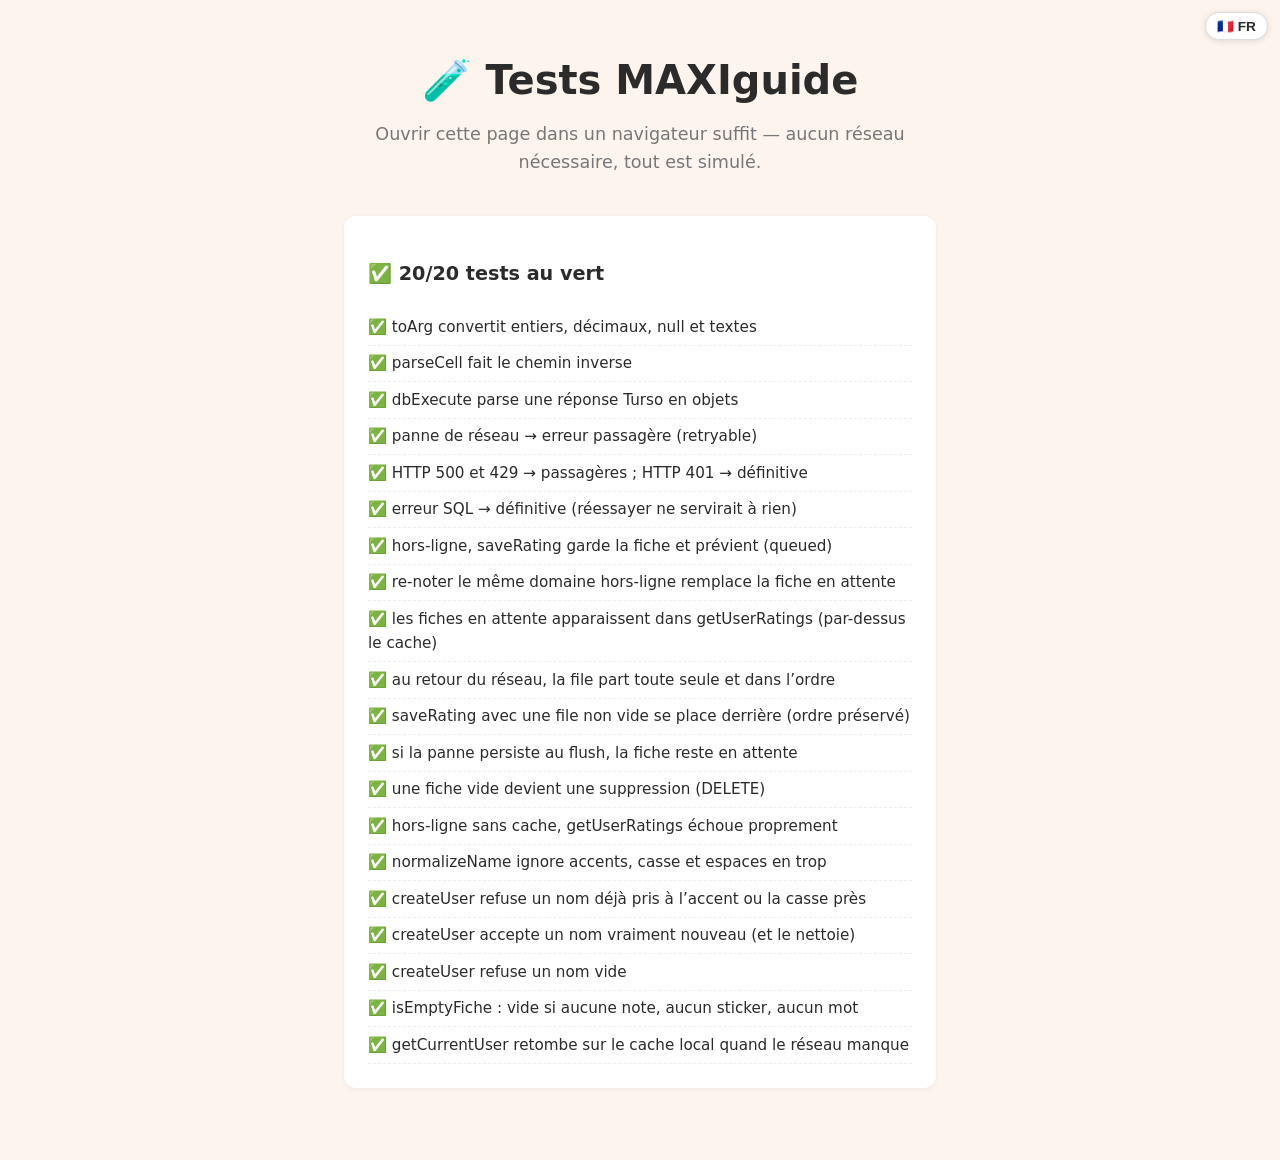
==== tests/index.html @ c6de0a3d "Résilience réseau, classements 🏆 et confort de jeu - File de sync hors-ligne : les fiches qui ne par" ====
<!DOCTYPE html>
<html lang="fr">
<head>
  <meta charset="UTF-8">
  <meta name="viewport" content="width=device-width, initial-scale=1.0">
  <title>MAXIguide — Tests</title>
  <link rel="stylesheet" href="../css/style.css">
  <style>
    .test-list { list-style: none; padding: 0; margin: 0; }
    .test-list li { padding: 0.35rem 0; border-bottom: 1px dashed #eee; font-size: 0.95rem; }
    .test-pass::before { content: '✅ '; }
    .test-fail::before { content: '❌ '; }
    .test-fail { color: var(--error); font-weight: 600; }
    .test-fail .detail { display: block; font-weight: 400; font-size: 0.85rem; margin-left: 1.6rem; }
    #summary { font-size: 1.2rem; font-weight: 700; }
  </style>
</head>
<body>
  <main class="container">
    <header class="hero">
      <h1>🧪 Tests MAXIguide</h1>
      <p class="tagline">Ouvrir cette page dans un navigateur suffit — aucun réseau nécessaire, tout est simulé.</p>
    </header>
    <section>
      <p id="summary">…</p>
      <ul id="test-results" class="test-list"></ul>
    </section>
  </main>

  <!-- Config Turso factice : les tests remplacent fetch, rien ne part jamais sur le réseau -->
  <script>const TURSO = { url: 'https://turso.test.invalid', token: 'jeton-de-test' };</script>
  <script src="../js/i18n.js"></script>
  <script src="../js/db.js"></script>
  <script src="../js/storage.js"></script>
  <script src="tests.js"></script>
</body>
</html>
---- css/style.css ----
/* MAXIguide — styles de base */
:root {
  --bg: #fdf4ee;
  --text: #2b2b2b;
  --muted: #777;
  --primary: #e63946;
  --primary-dark: #c1121f;
  --card: #ffffff;
  --error: #c0392b;
  --radius: 12px;
}

* {
  box-sizing: border-box;
}

body {
  margin: 0;
  font-family: system-ui, -apple-system, "Segoe UI", sans-serif;
  background: var(--bg);
  color: var(--text);
  line-height: 1.6;
}

.container {
  max-width: 640px;
  margin: 0 auto;
  padding: 3rem 1.5rem;
}

.hero {
  text-align: center;
  margin-bottom: 2.5rem;
}

.hero h1 {
  font-size: 2.5rem;
  margin: 0 0 0.5rem;
}

.tagline {
  color: var(--muted);
  font-size: 1.1rem;
  margin: 0;
}

section {
  background: var(--card);
  border-radius: var(--radius);
  padding: 1.5rem;
  margin-bottom: 1.5rem;
  box-shadow: 0 1px 4px rgba(0, 0, 0, 0.06);
}

section h2 {
  margin-top: 0;
  font-size: 1.25rem;
}

.actions {
  display: flex;
  gap: 1rem;
  justify-content: center;
  flex-wrap: wrap;
}

.btn {
  display: inline-block;
  padding: 0.75rem 1.75rem;
  border: none;
  border-radius: var(--radius);
  font-size: 1rem;
  cursor: pointer;
  text-decoration: none;
  transition: background 0.15s;
}

.btn-primary {
  background: var(--primary);
  color: #fff;
}

.btn-primary:hover {
  background: var(--primary-dark);
}

.btn-secondary {
  background: transparent;
  color: var(--primary);
  border: 2px solid var(--primary);
}

.btn-secondary:hover {
  background: rgba(230, 57, 70, 0.08);
}

.user-list {
  list-style: none;
  padding: 0;
  margin: 0;
  display: flex;
  flex-wrap: wrap;
  gap: 0.75rem;
}

.user-card {
  padding: 0.6rem 1.25rem;
  border: 2px solid var(--primary);
  border-radius: var(--radius);
  background: transparent;
  color: var(--primary);
  font-size: 1rem;
  cursor: pointer;
  transition: background 0.15s, color 0.15s;
}

.user-card:hover {
  background: var(--primary);
  color: #fff;
}

.create-form {
  display: flex;
  gap: 0.75rem;
  flex-wrap: wrap;
}

.create-form input {
  flex: 1;
  min-width: 200px;
  padding: 0.7rem 1rem;
  border: 1px solid #ccc;
  border-radius: var(--radius);
  font-size: 1rem;
}

.create-form input:focus {
  outline: 2px solid var(--primary);
  border-color: transparent;
}

.muted {
  color: var(--muted);
}

.error {
  color: var(--error);
  margin-top: 0.75rem;
}

.link-back {
  color: var(--muted);
  text-decoration: none;
}

.link-back:hover {
  color: var(--text);
  text-decoration: underline;
}

/* --- Header commun --- */
.site-header {
  position: sticky;
  top: 0;
  z-index: 10;
  display: flex;
  align-items: center;
  gap: 1.25rem;
  padding: 0.6rem 1.25rem;
  background: var(--card);
  box-shadow: 0 1px 6px rgba(0, 0, 0, 0.08);
  flex-wrap: wrap;
}

.brand {
  font-weight: 700;
  font-size: 1.1rem;
  color: var(--text);
  text-decoration: none;
}

.tabs {
  display: flex;
  gap: 0.5rem;
  flex: 1;
}

.tab {
  padding: 0.4rem 0.9rem;
  border-radius: 999px;
  color: var(--muted);
  text-decoration: none;
  transition: background 0.15s, color 0.15s;
}

.tab:hover {
  color: var(--text);
}

.tab.active {
  background: var(--primary);
  color: #fff;
}

.user-box {
  display: flex;
  align-items: center;
  gap: 0.6rem;
}

.user-name {
  font-weight: 600;
}

.completion-badge {
  background: rgba(230, 57, 70, 0.12);
  color: var(--primary-dark);
  border-radius: 999px;
  padding: 0.25rem 0.7rem;
  font-size: 0.85rem;
  font-weight: 600;
  white-space: nowrap;
}

/* Fiches en attente de réseau (file de sync) */
.sync-badge {
  background: #fff3cd;
  color: #8a6d1a;
  border-radius: 999px;
  padding: 0.25rem 0.7rem;
  font-size: 0.85rem;
  font-weight: 600;
  white-space: nowrap;
}

.switch-user {
  color: var(--muted);
  text-decoration: none;
  font-size: 1.1rem;
}

.switch-user:hover {
  color: var(--text);
}

/* --- Vue liste / plan --- */
.view-toggle {
  display: flex;
  gap: 0.5rem;
  justify-content: center;
  margin-bottom: 1.5rem;
}

.btn-toggle {
  background: var(--card);
  color: var(--muted);
  border: 1px solid #ddd;
}

.btn-toggle.active {
  background: var(--primary);
  color: #fff;
  border-color: var(--primary);
}

/* Chips de filtre au-dessus de la liste des domaines */
.list-filters {
  display: flex;
  gap: 0.5rem;
  flex-wrap: wrap;
  margin-bottom: 1rem;
}

.filter-chip {
  background: #fff;
  border: 2px solid #e0d9cf;
  border-radius: 999px;
  padding: 0.35rem 0.9rem;
  font-size: 0.9rem;
  font-weight: 600;
  font-family: inherit;
  color: var(--muted);
  cursor: pointer;
  transition: border-color 0.15s, color 0.15s;
}

.filter-chip.active {
  border-color: var(--primary);
  color: var(--primary);
}

.domaine-list {
  list-style: none;
  padding: 0;
  margin: 0;
  display: flex;
  flex-direction: column;
  gap: 0.75rem;
}

.domaine-card {
  display: flex;
  justify-content: space-between;
  align-items: center;
  padding: 0.9rem 1.2rem;
  border: 1px solid #e2e2e2;
  border-radius: var(--radius);
  text-decoration: none;
  color: var(--text);
  transition: border-color 0.15s, box-shadow 0.15s;
}

.domaine-card:hover {
  border-color: var(--primary);
  box-shadow: 0 2px 8px rgba(230, 57, 70, 0.15);
}

.domaine-status {
  color: var(--muted);
  font-size: 0.9rem;
}

.domaine-status.rated {
  color: var(--primary-dark);
  font-weight: 600;
}

.plan-placeholder {
  text-align: center;
  padding: 3rem 1rem;
  border: 2px dashed #ccc;
  border-radius: var(--radius);
  font-size: 1.1rem;
}

/* --- Notation --- */
.notation-title {
  margin: 0 0 0.25rem;
  text-align: center;
}

.notation-title + .tagline {
  text-align: center;
}

.stars {
  display: flex;
  justify-content: center;
  gap: 0.5rem;
  margin: 1.5rem 0 0.5rem;
}

.star {
  background: none;
  border: none;
  font-size: 2.5rem;
  cursor: pointer;
  color: #c9c9c9;
  transition: transform 0.1s, color 0.15s;
  padding: 0.1rem;
}

.star:hover {
  transform: scale(1.15);
}

.star.filled {
  color: #f5b301;
}

.saved-msg {
  text-align: center;
  color: #2e7d32;
  font-weight: 600;
}

/* Navigation stand précédent / suivant */
.stand-nav {
  display: flex;
  justify-content: space-between;
  gap: 1rem;
  margin-bottom: 1.5rem;
}

.stand-nav-link {
  max-width: 48%;
  padding: 0.6rem 0.9rem;
  background: var(--card);
  border: 1px solid #e2e2e2;
  border-radius: var(--radius);
  color: var(--text);
  text-decoration: none;
  font-size: 0.9rem;
  font-weight: 600;
  transition: border-color 0.15s;
}

.stand-nav-link:hover {
  border-color: var(--primary);
}

.stand-nav-link.next {
  margin-left: auto;
  text-align: right;
}

/* --- Résultats : classements 🏆 --- */
.rankings {
  display: grid;
  grid-template-columns: repeat(auto-fill, minmax(240px, 1fr));
  gap: 0.75rem;
}

.ranking-card {
  border: 1px solid #e2e2e2;
  border-radius: var(--radius);
  padding: 0.8rem 1rem;
}

.ranking-card h3 {
  margin: 0 0 0.5rem;
  font-size: 1rem;
}

.ranking-card .muted {
  margin: 0;
  font-size: 0.9rem;
}

.podium {
  list-style: none;
  margin: 0;
  padding: 0;
  display: flex;
  flex-direction: column;
  gap: 0.35rem;
}

.podium li {
  display: flex;
  align-items: baseline;
  gap: 0.5rem;
}

.podium-name {
  flex: 1;
  font-weight: 600;
  font-size: 0.95rem;
}

.podium-value {
  color: var(--muted);
  font-size: 0.85rem;
  white-space: nowrap;
}

/* --- Résultats : stats du groupe --- */
.stats-row {
  display: flex;
  gap: 1rem;
  flex-wrap: wrap;
}

.stat-tile {
  flex: 1;
  min-width: 140px;
  display: flex;
  flex-direction: column;
  align-items: center;
  padding: 1rem;
  background: rgba(230, 57, 70, 0.07);
  border-radius: var(--radius);
}

.stat-value {
  font-size: 2rem;
  font-weight: 700;
  color: var(--primary-dark);
}

.stat-label {
  color: var(--muted);
  font-size: 0.9rem;
  text-align: center;
}

.data-table {
  width: 100%;
  border-collapse: collapse;
}

.data-table th,
.data-table td {
  text-align: left;
  padding: 0.5rem 0.75rem;
  border-bottom: 1px solid #eee;
}

.data-table th {
  color: var(--muted);
  font-weight: 600;
  font-size: 0.85rem;
  text-transform: uppercase;
  letter-spacing: 0.03em;
}

/* --- Erreurs base de données --- */
.db-error-banner {
  background: #fdecea;
  color: var(--error);
  padding: 0.75rem 1.25rem;
  text-align: center;
  font-weight: 600;
}

/* --- Notation : rangées de notes et de stickers --- */
.note-rows {
  display: flex;
  flex-direction: column;
  gap: 0.5rem;
}

.note-row {
  display: flex;
  align-items: center;
  justify-content: space-between;
  gap: 1rem;
  flex-wrap: wrap;
}

.note-label {
  font-weight: 600;
}

/* Stickers : chips des stickers posés + bouton d'ajout + panneau de choix */
.sticker-section {
  display: flex;
  flex-direction: column;
  gap: 0.75rem;
  align-items: flex-start;
}

.sticker-chips {
  display: flex;
  flex-wrap: wrap;
  gap: 0.5rem;
}

.sticker-chips:empty {
  display: none;
}

.sticker-chip {
  display: flex;
  align-items: center;
  gap: 0.25rem;
  background: #fff;
  border: 1px solid #e0d9cf;
  border-radius: 999px;
  padding: 0.25rem 0.5rem 0.25rem 0.75rem;
}

.sticker-chip-body {
  background: none;
  border: none;
  font-size: 1.4rem;
  cursor: pointer;
  padding: 0;
}

.sticker-chip-remove {
  background: none;
  border: none;
  color: var(--muted);
  font-size: 1rem;
  cursor: pointer;
  padding: 0.15rem 0.3rem;
}

.sticker-chip-remove:hover {
  color: var(--primary);
}

.add-sticker-btn {
  padding: 0.5rem 1.1rem;
}

.sticker-picker {
  width: 100%;
  border: 1px dashed #ccc;
  border-radius: var(--radius);
  padding: 0.75rem 1rem;
  display: flex;
  flex-direction: column;
  gap: 0.5rem;
}

.picker-step {
  margin: 0;
  font-size: 0.9rem;
}

.sticker-choices {
  display: flex;
  gap: 0.5rem;
  flex-wrap: wrap;
}

.sticker-choice {
  background: #fff;
  border: 2px solid #e0d9cf;
  border-radius: var(--radius);
  padding: 0.5rem 0.9rem;
  font-size: 1rem;
  font-family: inherit;
  cursor: pointer;
}

.sticker-choice.active {
  border-color: var(--primary);
}

.sticker-qty {
  display: flex;
  gap: 0.4rem;
}

.sticker-qty-btn {
  width: 2.4rem;
  height: 2.4rem;
  border: 2px solid #e0d9cf;
  border-radius: 50%;
  background: #fff;
  font-size: 1rem;
  font-weight: 600;
  cursor: pointer;
}

.sticker-qty-btn:hover,
.sticker-qty-btn.active {
  border-color: var(--primary);
  color: var(--primary);
}

/* Bouteille-jauge : une bouteille couchée qui se remplit selon la note */
.bottle-gauge {
  display: flex;
  align-items: center;
  gap: 0.5rem;
}

.bottle-wrap {
  position: relative;
  width: 170px;
}

.bottle-wrap svg {
  display: block;
  width: 100%;
  height: auto;
}

.bottle-bg {
  fill: #f1ede6;
}

.bottle-liquid {
  transition: width 0.25s ease;
}

.bottle-ticks line {
  stroke: rgba(0, 0, 0, 0.15);
  stroke-width: 1;
  stroke-dasharray: 3 3;
}

.bottle-outline {
  fill: none;
  stroke: #4a3b32;
  stroke-width: 2.5;
  stroke-linejoin: round;
}

/* 5 zones cliquables invisibles superposées à la bouteille */
.bottle-zones {
  position: absolute;
  inset: 0;
  display: flex;
}

.bottle-zone {
  flex: 1;
  background: none;
  border: none;
  cursor: pointer;
  padding: 0;
}

.bottle-zone:hover {
  background: rgba(0, 0, 0, 0.06);
}

.bottle-value {
  font-weight: 600;
  min-width: 2.2rem;
  text-align: right;
  color: var(--muted, #777);
}

.sticker-hint {
  margin-top: -0.5rem;
}

.commentaire {
  width: 100%;
  padding: 0.7rem 1rem;
  border: 1px solid #ccc;
  border-radius: var(--radius);
  font-size: 1rem;
  font-family: inherit;
  resize: vertical;
}

.commentaire:focus {
  outline: 2px solid var(--primary);
  border-color: transparent;
}

section .actions {
  margin-top: 1rem;
}

/* --- Guides des invités --- */
.user-select {
  width: 100%;
  margin-top: 0.5rem;
  padding: 0.7rem 1rem;
  border: 1px solid #ccc;
  border-radius: var(--radius);
  font-size: 1rem;
  background: var(--card);
}

.guide-list {
  list-style: none;
  padding: 0;
  margin: 0;
  display: flex;
  flex-direction: column;
  gap: 0.75rem;
}

.guide-card {
  border: 1px solid #e2e2e2;
  border-radius: var(--radius);
  padding: 0.9rem 1.2rem;
}

.guide-card-title {
  display: flex;
  justify-content: space-between;
  align-items: center;
  gap: 1rem;
  flex-wrap: wrap;
  font-weight: 600;
}

.guide-notes {
  display: flex;
  gap: 1rem;
  flex-wrap: wrap;
  margin-top: 0.35rem;
  color: var(--muted);
}

.guide-note {
  display: inline-flex;
  align-items: center;
  gap: 0.35rem;
}

.guide-note:empty {
  display: none;
}

/* Petite bouteille-jauge en lecture seule (guides et moyennes) */
.bottle-mini {
  display: inline-flex;
  width: 64px;
  flex-shrink: 0;
}

.bottle-mini svg {
  display: block;
  width: 100%;
  height: auto;
}

.guide-note-value {
  font-weight: 600;
  white-space: nowrap;
}

.avg-bottles {
  display: inline-flex;
  gap: 0.75rem;
  flex-wrap: wrap;
}

.guide-comment {
  margin: 0.5rem 0 0;
  font-style: italic;
  color: var(--muted);
}

/* --- Tableaux larges --- */
.table-scroll {
  overflow-x: auto;
}

/* --- Menus déroulants (page Moyennes) --- */
.accordion {
  border: 1px solid #e2e2e2;
  border-radius: var(--radius);
  margin-bottom: 0.6rem;
  background: var(--card);
}

.accordion summary {
  display: flex;
  justify-content: space-between;
  align-items: center;
  gap: 1rem;
  flex-wrap: wrap;
  padding: 0.7rem 1rem;
  cursor: pointer;
  font-weight: 600;
  list-style: none;
}

.accordion summary::-webkit-details-marker {
  display: none;
}

.accordion summary::after {
  content: '▾';
  color: var(--muted);
  transition: transform 0.15s;
}

.accordion[open] summary::after {
  transform: rotate(180deg);
}

.accordion summary:hover {
  background: rgba(230, 57, 70, 0.05);
  border-radius: var(--radius);
}

.acc-title {
  flex: 1;
}

.acc-meta {
  color: var(--muted);
  font-weight: 500;
  font-size: 0.9rem;
  white-space: nowrap;
}

.accordion-body {
  padding: 0.25rem 1rem 0.9rem;
  border-top: 1px solid #eee;
}

.fiche-line {
  display: flex;
  justify-content: space-between;
  align-items: baseline;
  gap: 1rem;
  flex-wrap: wrap;
  padding: 0.45rem 0;
  border-bottom: 1px dashed #eee;
}

.fiche-line:last-child {
  border-bottom: none;
}

.fiche-who {
  font-weight: 600;
}

.fiche-notes {
  color: var(--muted);
}

.fiche-comment {
  width: 100%;
  margin: 0;
  font-style: italic;
  color: var(--muted);
}

.avg-line {
  background: rgba(230, 57, 70, 0.06);
  border-radius: 8px;
  padding: 0.45rem 0.6rem;
  border-bottom: none;
  margin-bottom: 0.25rem;
}

/* --- Bouton de langue FR ⇄ EN --- */
.lang-toggle {
  background: var(--card);
  border: 1px solid #ddd;
  border-radius: 999px;
  padding: 0.3rem 0.7rem;
  cursor: pointer;
  font-size: 0.85rem;
  font-weight: 600;
  color: var(--text);
  transition: border-color 0.15s;
}

.lang-toggle:hover {
  border-color: var(--primary);
}

.lang-toggle.floating {
  position: fixed;
  top: 0.75rem;
  right: 0.75rem;
  z-index: 20;
  box-shadow: 0 1px 6px rgba(0, 0, 0, 0.12);
}

/* --- Plan du parc (SVG) --- */
.plan-container {
  width: 100%;
  overflow: hidden;
  border-radius: var(--radius);
}

.plan-svg {
  width: 100%;
  height: auto;
  display: block;
}

.plan-stand circle {
  fill: #fff;
  stroke: #e63946;
  stroke-width: 3;
}

.plan-stand .stand-num {
  fill: #e63946;
}

.plan-stand.done circle {
  fill: #7cb518;
  stroke: #5c8a0e;
}

.plan-stand.done .stand-num {
  fill: #fff;
}

.plan-stand.clickable {
  cursor: pointer;
}

.plan-stand.clickable:hover circle {
  stroke-width: 5;
}

.stand-badge {
  paint-order: stroke;
  stroke: #fff;
  stroke-width: 2;
}
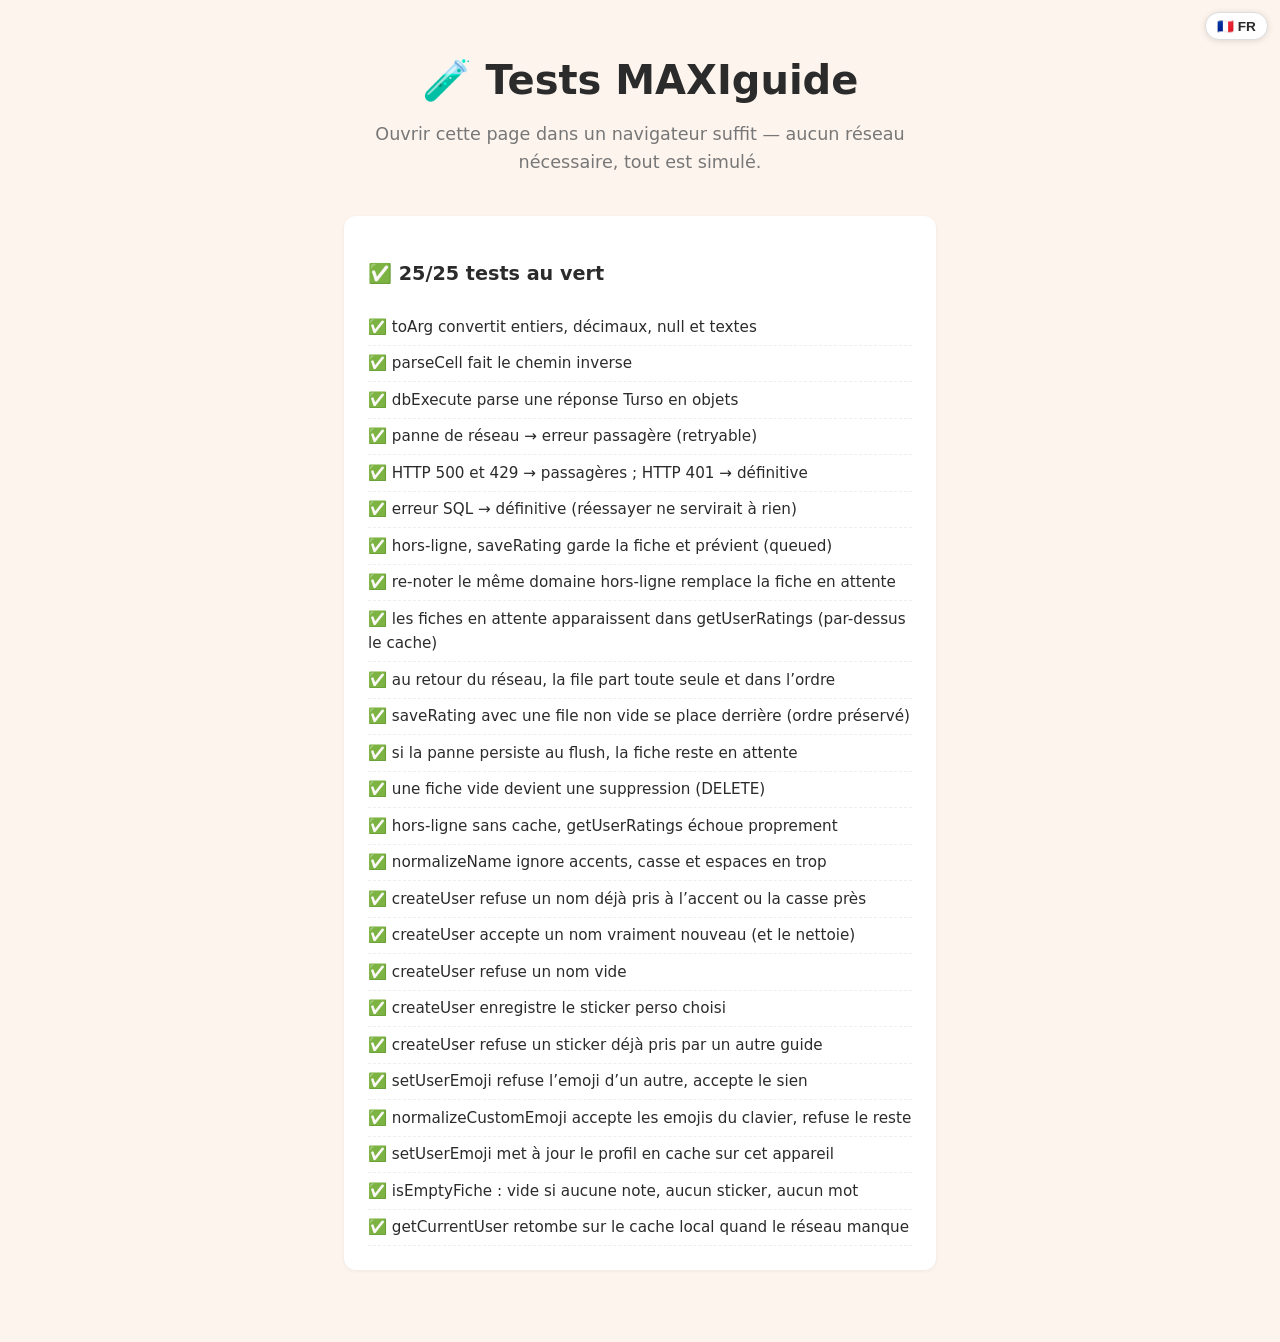
==== commit f7fcfdf0: "Stickers persos : chaque guide choisit son emoji - Nouvelle palette js/emoji.js (grille de propositi" ====
--- a/tests/index.html
+++ b/tests/index.html
@@ -31,6 +31,7 @@
   <script>const TURSO = { url: 'https://turso.test.invalid', token: 'jeton-de-test' };</script>
   <script src="../js/i18n.js"></script>
   <script src="../js/db.js"></script>
+  <script src="../js/emoji.js"></script>
   <script src="../js/storage.js"></script>
   <script src="tests.js"></script>
 </body>
--- a/css/style.css
+++ b/css/style.css
@@ -139,6 +139,120 @@
   border-color: transparent;
 }
 
+/* Carte de guide + petit bouton pour changer son sticker perso */
+.user-item {
+  display: flex;
+  align-items: stretch;
+  gap: 0.35rem;
+}
+
+.user-emoji-edit {
+  border: 2px dashed #e0d9cf;
+  border-radius: var(--radius);
+  background: transparent;
+  font-size: 1rem;
+  cursor: pointer;
+  padding: 0 0.5rem;
+}
+
+.user-emoji-edit:hover {
+  border-color: var(--primary);
+}
+
+/* Palette dépliée sous une carte : prend toute la largeur de la liste */
+.user-emoji-editor {
+  flex-basis: 100%;
+}
+
+/* Palette des stickers persos (création de profil, notation, liste) */
+.emoji-palette-wrap {
+  display: flex;
+  flex-direction: column;
+  gap: 0.5rem;
+}
+
+.emoji-palette {
+  display: flex;
+  flex-wrap: wrap;
+  gap: 0.4rem;
+}
+
+/* Champ libre : n'importe quel emoji tapé avec le clavier du téléphone */
+.emoji-custom {
+  display: flex;
+  align-items: center;
+  gap: 0.5rem;
+}
+
+.emoji-custom-hint {
+  font-size: 0.9rem;
+}
+
+.emoji-custom-input {
+  width: 3.2rem;
+  height: 2.6rem;
+  border: 2px dashed #e0d9cf;
+  border-radius: var(--radius);
+  background: #fff;
+  font-size: 1.3rem;
+  text-align: center;
+  padding: 0;
+}
+
+.emoji-custom-input:focus {
+  outline: none;
+  border-color: var(--primary);
+  border-style: solid;
+}
+
+.emoji-custom-error {
+  margin: 0;
+  font-size: 0.9rem;
+}
+
+.emoji-option {
+  width: 2.6rem;
+  height: 2.6rem;
+  border: 2px solid #e0d9cf;
+  border-radius: var(--radius);
+  background: #fff;
+  font-size: 1.3rem;
+  cursor: pointer;
+  padding: 0;
+}
+
+.emoji-option:hover:not(:disabled) {
+  border-color: var(--primary);
+}
+
+.emoji-option.active {
+  border-color: var(--primary);
+  background: rgba(230, 57, 70, 0.08);
+}
+
+.emoji-option:disabled {
+  opacity: 0.3;
+  cursor: not-allowed;
+}
+
+/* Bloc « Ton sticker perso » dans le formulaire de création */
+.emoji-field {
+  flex-basis: 100%;
+  display: flex;
+  flex-direction: column;
+  gap: 0.5rem;
+}
+
+.emoji-field-label {
+  margin: 0;
+  font-weight: 600;
+}
+
+.emoji-field-hint {
+  margin: 0;
+  font-size: 0.9rem;
+}
+
 .muted {
   color: var(--muted);
 }
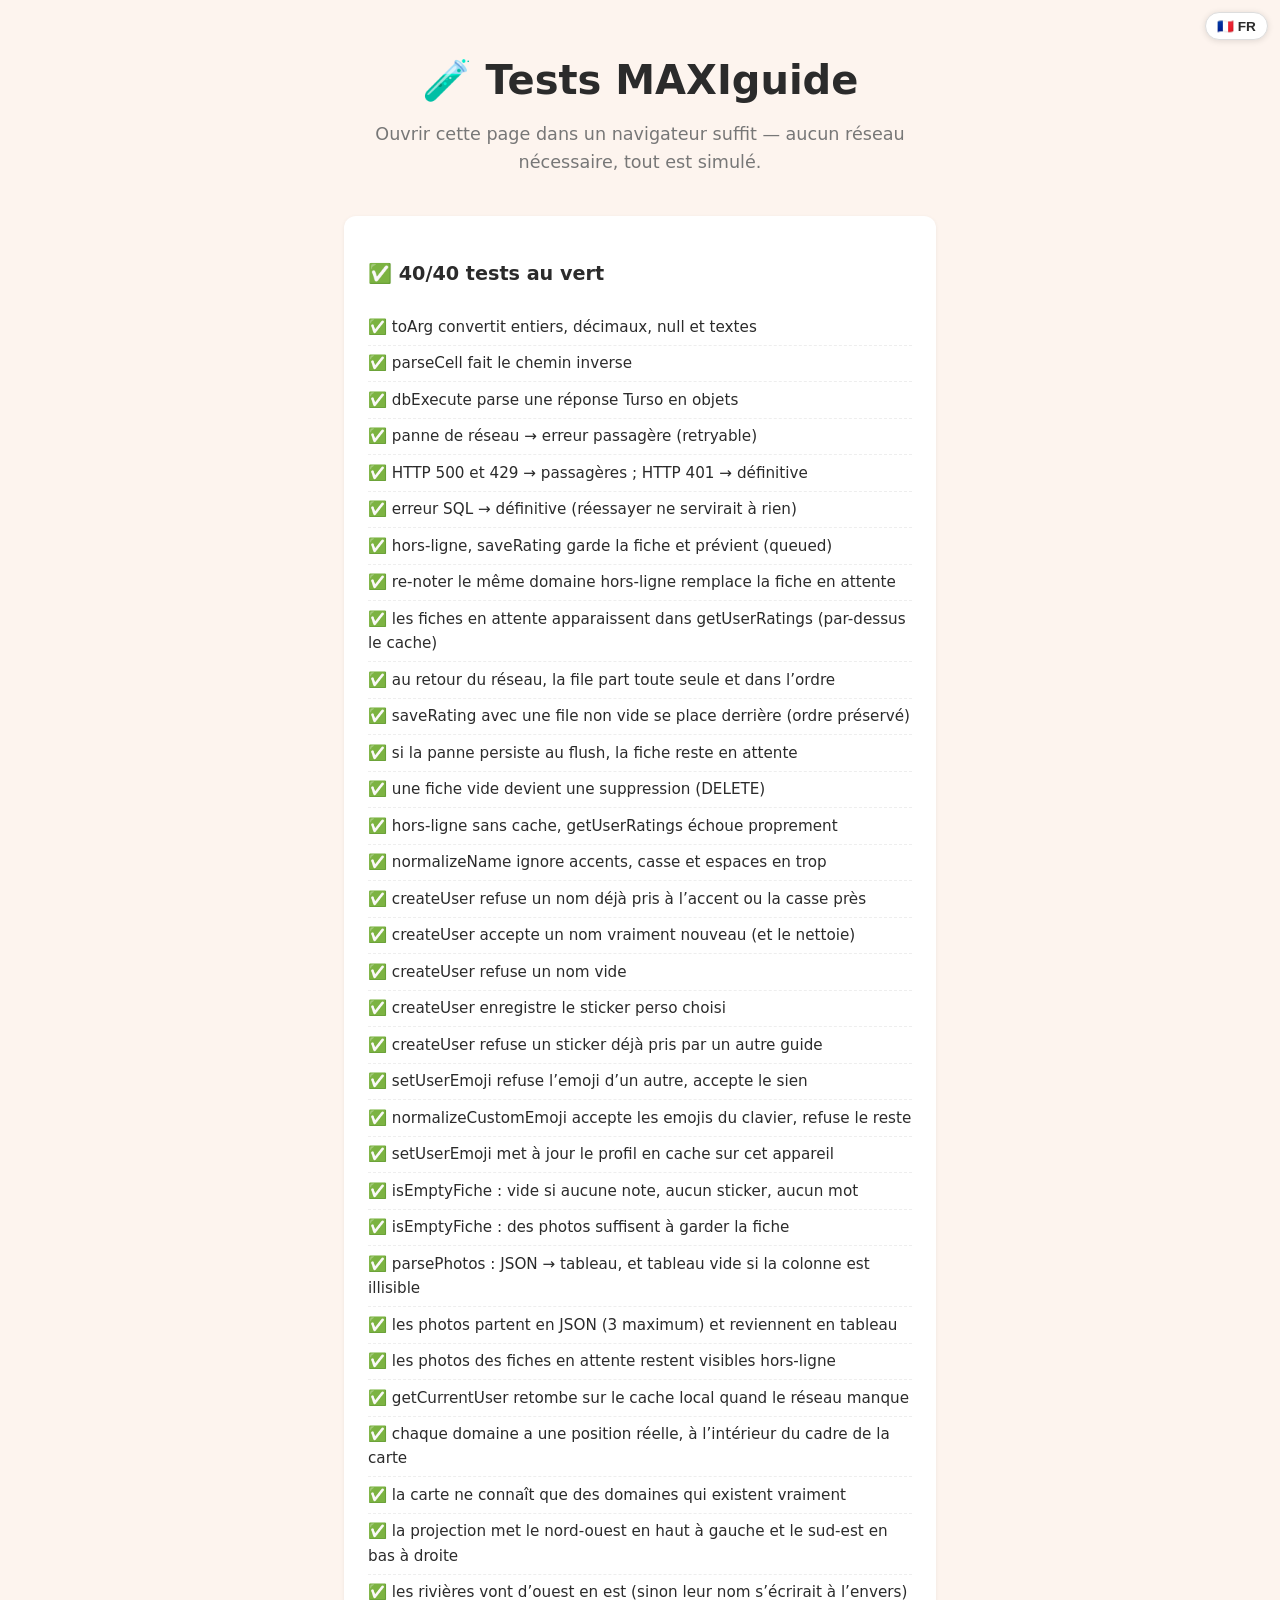
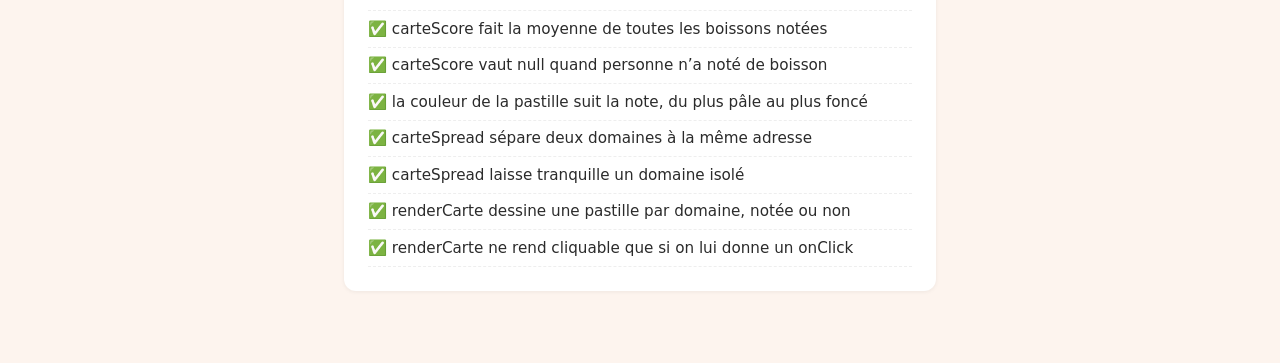
==== commit cef4a4dc: "Carte du vignoble : où se trouvent vraiment les domaines, avec les notes du groupe En plus du plan d" ====
--- a/tests/index.html
+++ b/tests/index.html
@@ -33,6 +33,10 @@
   <script src="../js/db.js"></script>
   <script src="../js/emoji.js"></script>
   <script src="../js/storage.js"></script>
+  <script src="../js/data/domaines.js"></script>
+  <script src="../js/data/carte.js"></script>
+  <script src="../js/svg.js"></script>
+  <script src="../js/carte.js"></script>
   <script src="tests.js"></script>
 </body>
 </html>
--- a/css/style.css
+++ b/css/style.css
@@ -699,6 +699,88 @@
   padding: 0.5rem 1.1rem;
 }
 
+/* --- Photos souvenirs --- */
+.photo-hint {
+  margin: 0.75rem 0 0.5rem;
+  font-size: 0.9rem;
+}
+
+.photo-strip {
+  width: 100%;
+  display: flex;
+  flex-wrap: wrap;
+  gap: 0.5rem;
+  margin: 0.5rem 0;
+}
+
+.photo-strip:empty {
+  display: none;
+}
+
+.photo-thumb {
+  position: relative;
+}
+
+.photo-thumb-view {
+  display: block;
+  padding: 0;
+  border: 1px solid #e0d9cf;
+  border-radius: 8px;
+  background: none;
+  cursor: zoom-in;
+  overflow: hidden;
+}
+
+.photo-thumb-view img {
+  display: block;
+  width: 76px;
+  height: 76px;
+  object-fit: cover;
+}
+
+.photo-thumb-remove {
+  position: absolute;
+  top: -0.4rem;
+  right: -0.4rem;
+  width: 1.4rem;
+  height: 1.4rem;
+  border: none;
+  border-radius: 50%;
+  background: var(--primary);
+  color: #fff;
+  font-size: 0.8rem;
+  line-height: 1;
+  cursor: pointer;
+}
+
+.add-photo-btn {
+  padding: 0.5rem 1.1rem;
+}
+
+.photo-error {
+  color: var(--primary);
+  font-size: 0.9rem;
+  margin: 0.5rem 0 0;
+}
+
+.photo-lightbox {
+  position: fixed;
+  inset: 0;
+  z-index: 1000;
+  background: rgba(0, 0, 0, 0.85);
+  display: flex;
+  align-items: center;
+  justify-content: center;
+  padding: 1rem;
+  cursor: zoom-out;
+}
+
+.photo-lightbox img {
+  max-width: 100%;
+  max-height: 100%;
+  border-radius: 8px;
+}
+
 .sticker-picker {
   width: 100%;
   border: 1px dashed #ccc;
@@ -1094,3 +1176,125 @@
   stroke: #fff;
   stroke-width: 2;
 }
+
+.stand-guides {
+  paint-order: stroke;
+  stroke: #fff;
+  stroke-width: 2;
+}
+
+/* --- Carte réelle du vignoble (SVG) --- */
+.carte-svg {
+  width: 100%;
+  height: auto;
+  display: block;
+}
+
+.carte-water {
+  fill: none;
+  stroke: #a9cfe0;
+  stroke-width: 3;
+  stroke-linecap: round;
+  stroke-linejoin: round;
+}
+
+.carte-water.main {
+  stroke: #7fb6d1;
+  stroke-width: 5.5;
+}
+
+.carte-river-label {
+  fill: #4f8ba7;
+  font-size: 14px;
+  font-style: italic;
+  paint-order: stroke;
+  stroke: #eef3e6;
+  stroke-width: 3;
+}
+
+.carte-place-dot {
+  fill: #a8a294;
+}
+
+.carte-place-dot.town {
+  fill: #6b6355;
+}
+
+.carte-place-label {
+  fill: #7a7264;
+  font-size: 13px;
+  paint-order: stroke;
+  stroke: #eef3e6;
+  stroke-width: 3;
+}
+
+.carte-place-label.town {
+  fill: #4a443a;
+  font-size: 16px;
+  font-weight: 700;
+}
+
+/* Fil qui relie une pastille écartée à l'emplacement réel du domaine */
+.carte-leader {
+  stroke: #a8a294;
+  stroke-width: 1.2;
+  stroke-dasharray: 3 3;
+}
+
+.carte-anchor {
+  fill: #8a8578;
+}
+
+.carte-stand circle {
+  fill: #fff;
+  stroke: #e63946;
+  stroke-width: 3;
+}
+
+.carte-stand .stand-num {
+  fill: #e63946;
+}
+
+.carte-stand.done circle {
+  fill: #7cb518;
+  stroke: #5c8a0e;
+}
+
+.carte-stand.done .stand-num {
+  fill: #fff;
+}
+
+.carte-stand.clickable {
+  cursor: pointer;
+}
+
+.carte-stand.clickable:hover circle {
+  stroke-width: 5;
+}
+
+.carte-key-todo {
+  fill: #fff;
+  stroke: #e63946;
+  stroke-width: 3;
+}
+
+.carte-legend-label {
+  font-size: 15px;
+  font-weight: 600;
+  fill: #2b2b2b;
+}
+
+.carte-legend-tick {
+  font-size: 13px;
+  fill: #6b6355;
+}
+
+.carte-scalebar {
+  stroke: #4a443a;
+  stroke-width: 2;
+}
+
+.carte-credits {
+  font-size: 12px;
+  fill: #8a8578;
+}
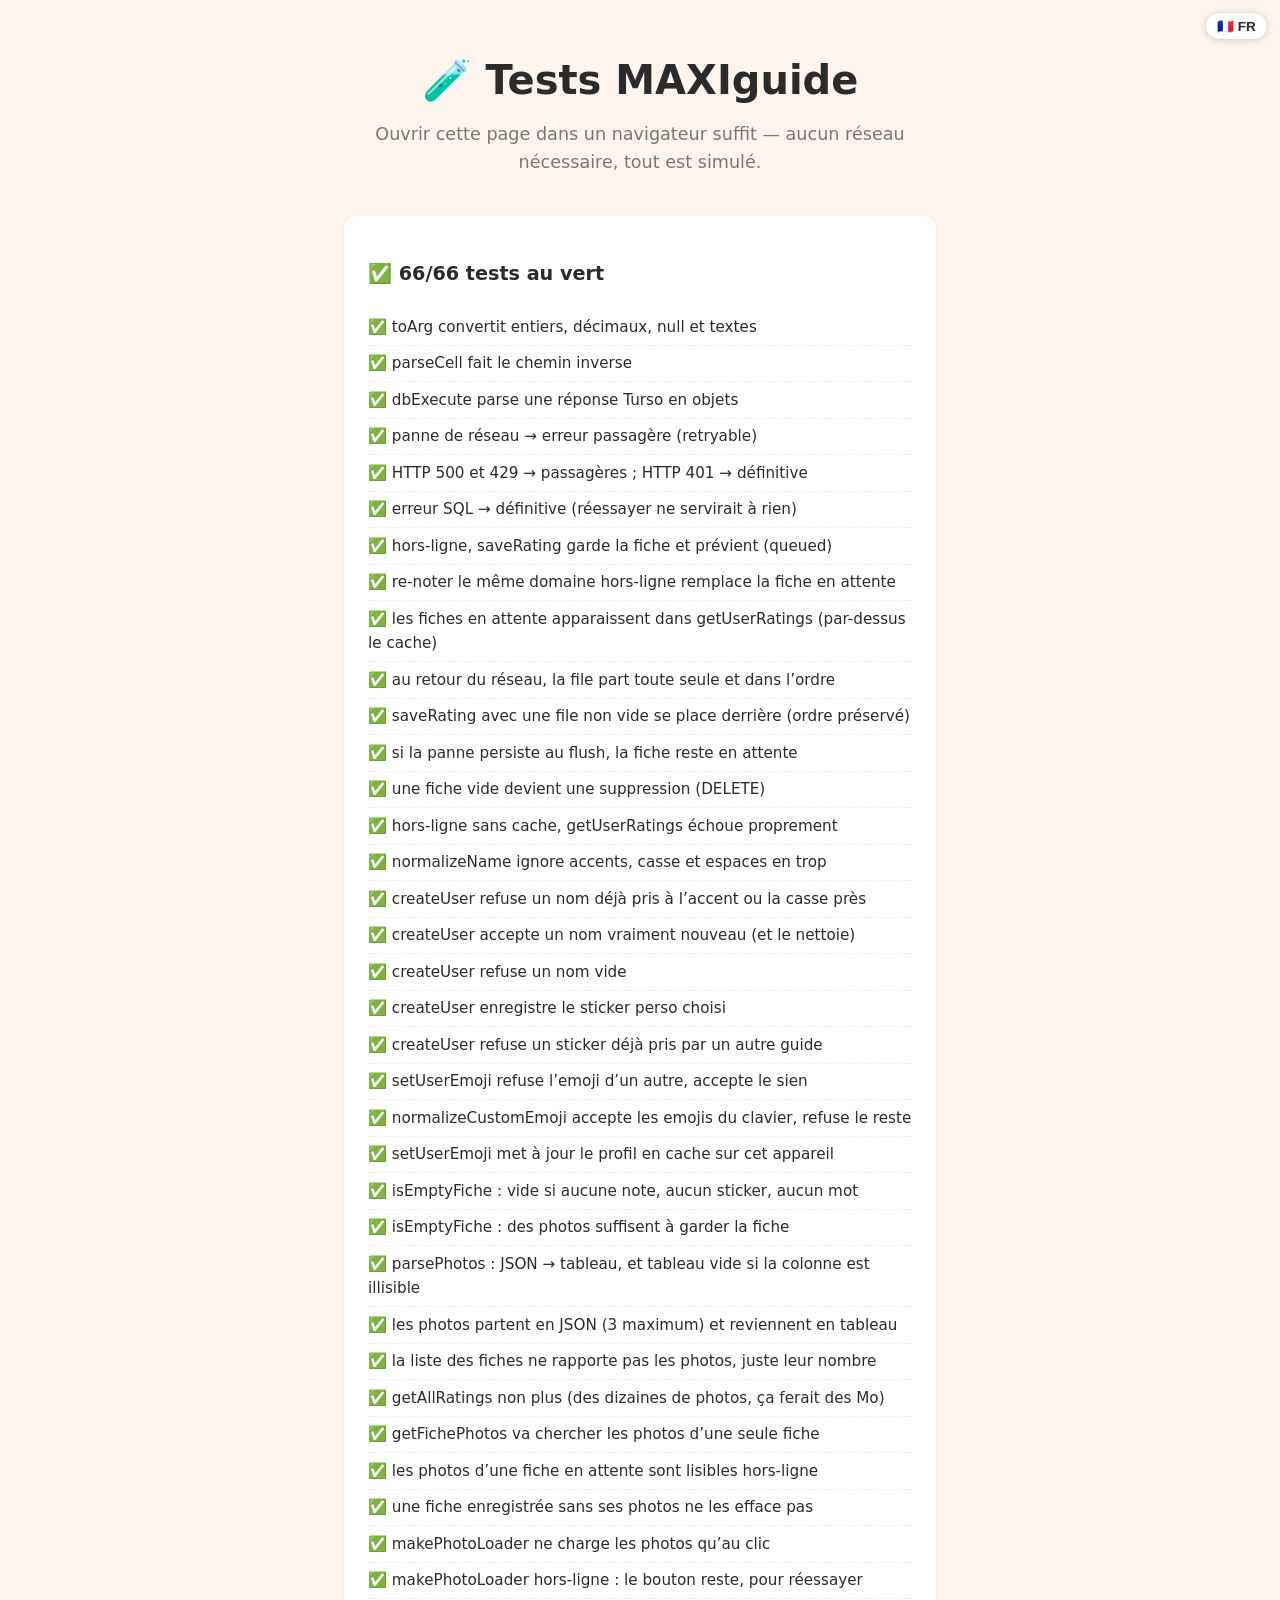
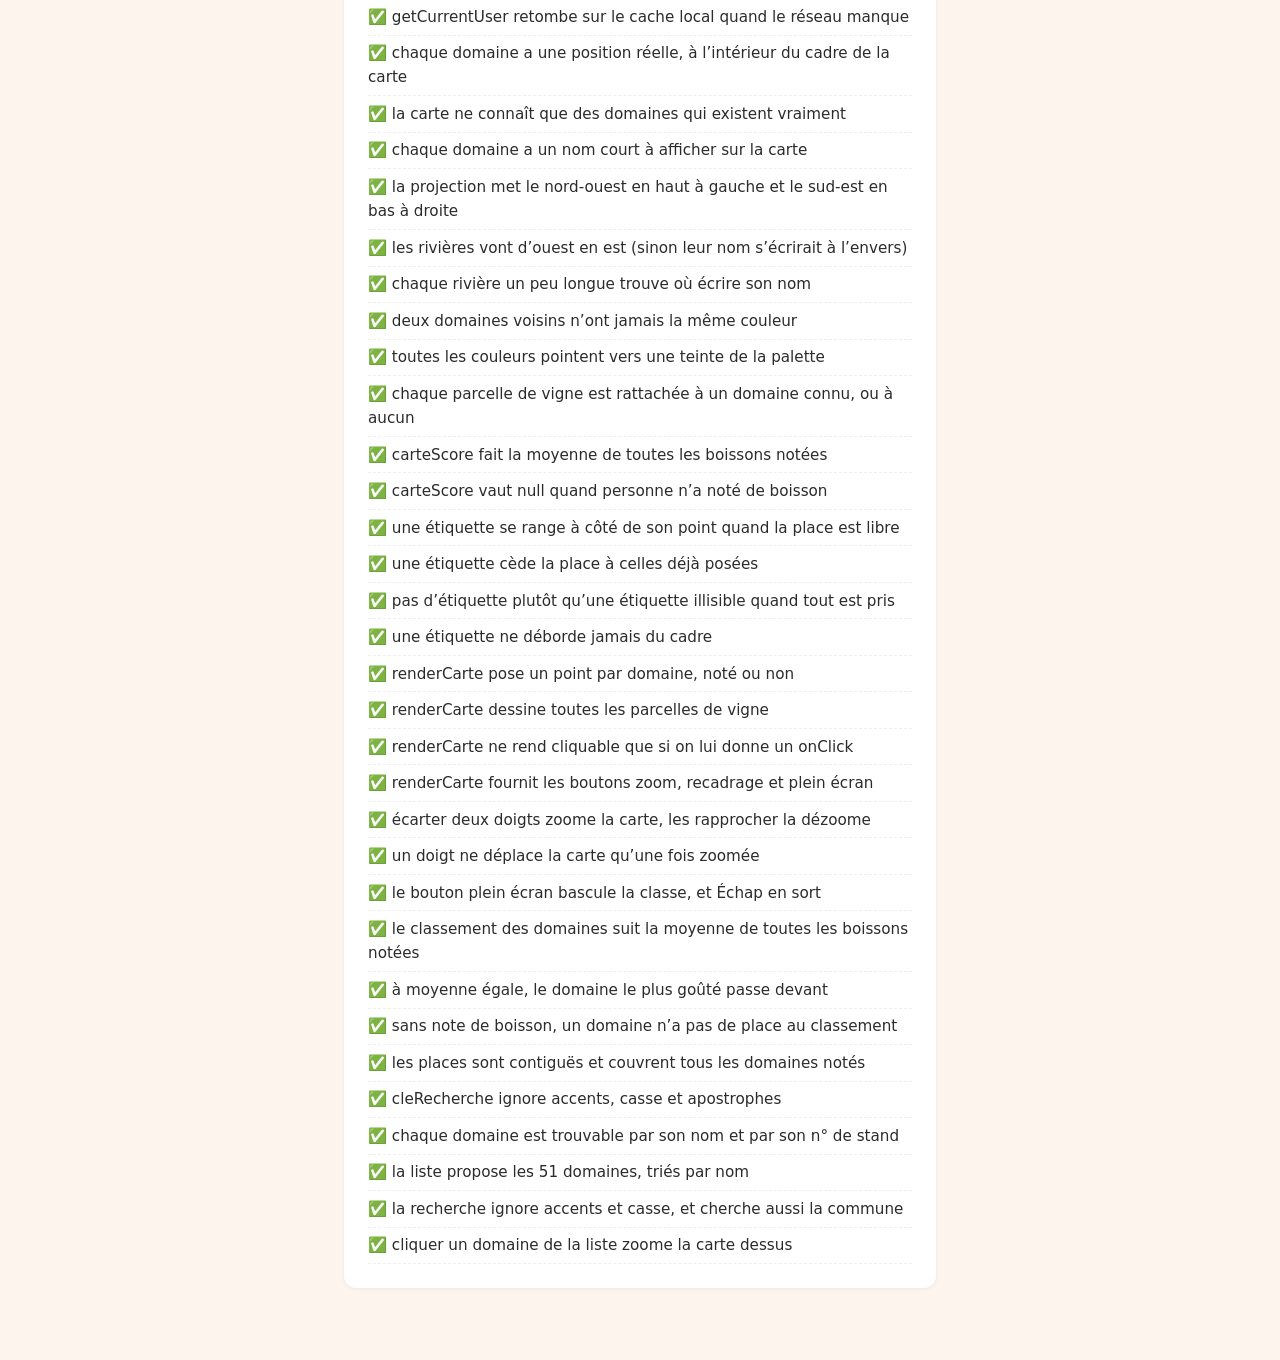
==== commit c4e89bab: "Le site hors-ligne, les photos à la demande, et le classement de chaque guide Quatre choses, toutes " ====
--- a/tests/index.html
+++ b/tests/index.html
@@ -33,8 +33,10 @@
   <script src="../js/db.js"></script>
   <script src="../js/emoji.js"></script>
   <script src="../js/storage.js"></script>
+  <script src="../js/photos.js"></script>
   <script src="../js/data/domaines.js"></script>
   <script src="../js/data/carte.js"></script>
+  <script src="../js/data/paysage.js"></script>
   <script src="../js/svg.js"></script>
   <script src="../js/carte.js"></script>
   <script src="tests.js"></script>
--- a/css/style.css
+++ b/css/style.css
@@ -357,6 +357,19 @@
   color: var(--text);
 }
 
+/* Header des pages ouvertes à tous : invitation à choisir un profil */
+.switch-user.sign-in {
+  font-size: 0.9rem;
+  font-weight: 600;
+  color: var(--primary);
+  white-space: nowrap;
+}
+
+.switch-user.sign-in:hover {
+  color: var(--primary-dark);
+  text-decoration: underline;
+}
+
 /* --- Vue liste / plan --- */
 .view-toggle {
   display: flex;
@@ -375,6 +388,30 @@
   background: var(--primary);
   color: #fff;
   border-color: var(--primary);
+}
+
+/* Barre de recherche au-dessus de la liste des domaines : on est devant un
+   stand, on tape son numéro ou son nom. Assez haute pour le pouce. */
+.list-search {
+  width: 100%;
+  box-sizing: border-box;
+  padding: 0.7rem 0.9rem;
+  margin-bottom: 0.75rem;
+  border: 2px solid #e0d9cf;
+  border-radius: var(--radius);
+  font-size: 1rem;
+  font-family: inherit;
+  color: var(--text);
+}
+
+.list-search:focus {
+  outline: 2px solid var(--primary);
+  border-color: transparent;
+}
+
+.list-empty {
+  margin: 1rem 0 0;
+  font-size: 0.9rem;
 }
 
 /* Chips de filtre au-dessus de la liste des domaines */
@@ -961,6 +998,47 @@
   font-weight: 600;
 }
 
+/* Sa place au classement (🥇 4,5/5) collée au nom du domaine, pour que le nom
+   ne s'éloigne pas de sa médaille quand la ligne se coupe en deux. */
+.guide-card-left {
+  display: flex;
+  align-items: center;
+  gap: 0.5rem;
+  min-width: 0;
+}
+
+.guide-rank {
+  color: var(--muted);
+  font-size: 0.9rem;
+  font-weight: 700;
+  white-space: nowrap;
+  font-variant-numeric: tabular-nums;
+}
+
+/* Bouton « 📷 Voir les 3 photos » : les photos ne descendent qu'à la demande
+   (voir js/photos.js et Storage.getFichePhotos). */
+.photo-loader {
+  margin-top: 0.5rem;
+  border: 1px dashed #d8d0c2;
+  border-radius: 999px;
+  background: none;
+  color: var(--muted);
+  font: inherit;
+  font-size: 0.85rem;
+  padding: 0.25rem 0.75rem;
+  cursor: pointer;
+}
+
+.photo-loader:hover:not(:disabled) {
+  border-color: var(--primary);
+  color: var(--primary);
+}
+
+.photo-loader:disabled {
+  cursor: default;
+  opacity: 0.7;
+}
+
 .guide-notes {
   display: flex;
   gap: 1rem;
@@ -1051,6 +1129,16 @@
 .accordion summary:hover {
   background: rgba(230, 57, 70, 0.05);
   border-radius: var(--radius);
+}
+
+/* Pastille de classement devant un domaine : 🥇🥈🥉 puis n°4, n°5…
+   Largeur fixe pour que les noms restent alignés d'une ligne à l'autre. */
+.acc-rank {
+  flex: 0 0 3rem;
+  color: var(--muted);
+  font-size: 0.9rem;
+  font-weight: 700;
+  font-variant-numeric: tabular-nums;
 }
 
 .acc-title {
@@ -1184,10 +1272,290 @@
 }
 
 /* --- Carte réelle du vignoble (SVG) --- */
-.carte-svg {
+.carte-wrap {
+  position: relative;
+}
+
+/* Carte + légende d'un côté, liste des domaines de l'autre. En plein écran on
+   passe en row-reverse : la liste vient se ranger à gauche de la carte. */
+.carte-body {
+  display: flex;
+  flex-direction: column;
+  gap: 0.75rem;
+  height: 100%;
+}
+
+.carte-vue {
+  display: flex;
+  flex-direction: column;
+  min-width: 0;
+  min-height: 0;
+}
+
+.carte-scene {
+  position: relative;
+  min-height: 0;
+}
+
+.carte-svg,
+.carte-legende {
   width: 100%;
   height: auto;
   display: block;
+}
+
+.carte-svg {
+  /* Tant que la carte n'est pas zoomée, un doigt fait défiler la page ; le
+     pincement à deux doigts, lui, est toujours pour la carte (js/carte.js). */
+  touch-action: pan-y;
+}
+
+/* Zoomée, la carte prend le doigt pour elle : on s'y promène dans tous les
+   sens. Le bouton ⤢ la remet à plat et rend le défilement à la page. */
+.carte-wrap.zoomed .carte-svg,
+.carte-wrap.carte-plein .carte-svg {
+  touch-action: none;
+}
+
+.carte-wrap.zoomed .carte-svg {
+  cursor: grab;
+}
+
+.carte-wrap.dragging .carte-svg {
+  cursor: grabbing;
+}
+
+/* Boutons de zoom et plein écran, posés dans le coin de la carte */
+.carte-controls {
+  position: absolute;
+  top: 0.6rem;
+  left: 0.6rem;
+  display: flex;
+  flex-direction: column;
+  gap: 0.3rem;
+}
+
+.carte-zoom-btn {
+  width: 2rem;
+  height: 2rem;
+  border: 1px solid #d8d0c2;
+  border-radius: 8px;
+  background: rgba(255, 253, 245, 0.92);
+  color: var(--text);
+  font-size: 1.05rem;
+  font-family: inherit;
+  line-height: 1;
+  cursor: pointer;
+  padding: 0;
+  box-shadow: 0 1px 3px rgba(0, 0, 0, 0.12);
+}
+
+.carte-zoom-btn:hover {
+  border-color: var(--primary);
+  color: var(--primary);
+}
+
+/* --- La liste des domaines, pour aller directement à l'un d'eux --- */
+.carte-liste {
+  display: flex;
+  flex-direction: column;
+  gap: 0.4rem;
+  min-height: 0;
+}
+
+.carte-liste-titre {
+  margin: 0;
+  font-size: 0.85rem;
+  font-weight: 700;
+  color: var(--muted);
+}
+
+.carte-search {
+  padding: 0.4rem 0.7rem;
+  border: 1px solid #ddd;
+  border-radius: var(--radius);
+  font-size: 0.9rem;
+  font-family: inherit;
+  width: 100%;
+}
+
+.carte-search:focus {
+  outline: 2px solid var(--primary);
+  border-color: transparent;
+}
+
+.carte-liste-items {
+  list-style: none;
+  margin: 0;
+  padding: 0;
+  max-height: 13rem;
+  overflow-y: auto;
+  /* Une grille plutôt que des colonnes CSS : les colonnes se rempliraient en
+     largeur et la liste ne pourrait plus défiler. En plein écran, la colonne
+     unique reprend le dessus. */
+  display: grid;
+  grid-template-columns: repeat(auto-fill, minmax(10rem, 1fr));
+  gap: 0 0.5rem;
+  align-content: start;
+}
+
+.carte-liste-btn {
+  display: flex;
+  align-items: center;
+  gap: 0.4rem;
+  width: 100%;
+  padding: 0.22rem 0.4rem;
+  border: none;
+  border-radius: 6px;
+  background: transparent;
+  font-family: inherit;
+  font-size: 0.85rem;
+  color: var(--text);
+  text-align: left;
+  cursor: pointer;
+}
+
+.carte-liste-btn:hover {
+  background: rgba(230, 57, 70, 0.08);
+}
+
+.carte-liste-btn.active {
+  background: rgba(230, 57, 70, 0.14);
+  font-weight: 700;
+}
+
+.carte-puce {
+  flex: none;
+  width: 0.65rem;
+  height: 0.65rem;
+  border-radius: 50%;
+  border: 2px solid currentColor;
+  background: #fff;
+}
+
+.carte-liste-nom {
+  flex: 1;
+  overflow: hidden;
+  text-overflow: ellipsis;
+  white-space: nowrap;
+}
+
+.carte-liste-note {
+  flex: none;
+  font-weight: 700;
+  font-size: 0.78rem;
+  color: var(--muted);
+}
+
+.carte-liste-vide {
+  margin: 0;
+  font-size: 0.85rem;
+}
+
+/* --- Plein écran ---
+   Une classe suffit : Safari iOS refuse l'API plein écran sur autre chose
+   qu'une vidéo, et la carte doit rester utilisable là aussi. */
+body.carte-plein-actif {
+  overflow: hidden;
+}
+
+.carte-wrap.carte-plein {
+  position: fixed;
+  inset: 0;
+  z-index: 60;
+  background: var(--bg);
+  padding: 0.6rem;
+  border-radius: 0;
+  overflow: hidden;
+}
+
+.carte-wrap.carte-plein .carte-body {
+  flex-direction: row-reverse;
+  gap: 0.6rem;
+}
+
+.carte-wrap.carte-plein .carte-vue {
+  flex: 1;
+  align-items: center;
+}
+
+/* La carte prend toute la hauteur et garde ses proportions ; la scène se
+   réduit à sa largeur, pour que les boutons restent posés dessus. */
+.carte-wrap.carte-plein .carte-scene {
+  flex: 1;
+  display: flex;
+  max-width: 100%;
+}
+
+.carte-wrap.carte-plein .carte-svg {
+  height: 100%;
+  width: auto;
+  max-width: 100%;
+}
+
+.carte-wrap.carte-plein .carte-legende {
+  flex: none;
+  height: 7rem;
+  width: auto;
+  max-width: 100%;
+  margin: 0 auto;
+}
+
+.carte-wrap.carte-plein .carte-liste {
+  flex: none;
+  width: 15rem;
+  background: var(--card);
+  border-radius: var(--radius);
+  padding: 0.6rem;
+}
+
+.carte-wrap.carte-plein .carte-liste-items {
+  max-height: none;
+  flex: 1;
+  grid-template-columns: 1fr;
+}
+
+/* Sur un petit écran, la liste passe sous la carte même en plein écran */
+@media (max-width: 640px) {
+  .carte-wrap.carte-plein .carte-body {
+    flex-direction: column;
+  }
+
+  .carte-wrap.carte-plein .carte-liste {
+    width: auto;
+    max-height: 9rem;
+  }
+
+  .carte-wrap.carte-plein .carte-liste-items {
+    grid-template-columns: repeat(auto-fill, minmax(9rem, 1fr));
+  }
+}
+
+/* Le paysage réel, du fond vers la surface : campagne, bois, vignes,
+   villages, plans d'eau. */
+.carte-fond {
+  fill: #f4f0e0;
+}
+
+.carte-bois path {
+  fill: #bed3ac;
+}
+
+/* Teinte neutre : parcelle sans domaine assez proche. Les autres reçoivent la
+   couleur de leur domaine en style inline (js/carte.js). */
+.carte-vignes path,
+.carte-vignes-key.neutre {
+  fill: #cdc3b0;
+  stroke: #b3a794;
+  stroke-width: 0.5;
+}
+
+.carte-villages path {
+  fill: #eae3d6;
+}
+
+.carte-eau path {
+  fill: #a9cfe0;
 }
 
 .carte-water {
@@ -1204,12 +1572,13 @@
 }
 
 .carte-river-label {
-  fill: #4f8ba7;
-  font-size: 14px;
+  fill: #3f7d9a;
+  font-size: 15px;
+  font-weight: 600;
   font-style: italic;
   paint-order: stroke;
-  stroke: #eef3e6;
-  stroke-width: 3;
+  stroke: #fffdf5;
+  stroke-width: 3.5;
 }
 
 .carte-place-dot {
@@ -1221,61 +1590,53 @@
 }
 
 .carte-place-label {
-  fill: #7a7264;
-  font-size: 13px;
+  fill: #6b6355;
+  font-size: 12px;
   paint-order: stroke;
-  stroke: #eef3e6;
-  stroke-width: 3;
+  stroke: #fffdf5;
+  stroke-width: 3.5;
 }
 
 .carte-place-label.town {
-  fill: #4a443a;
-  font-size: 16px;
+  fill: #3a352d;
+  font-size: 15px;
   font-weight: 700;
-}
-
-/* Fil qui relie une pastille écartée à l'emplacement réel du domaine */
-.carte-leader {
-  stroke: #a8a294;
-  stroke-width: 1.2;
-  stroke-dasharray: 3 3;
-}
-
-.carte-anchor {
-  fill: #8a8578;
-}
-
-.carte-stand circle {
-  fill: #fff;
-  stroke: #e63946;
-  stroke-width: 3;
-}
-
-.carte-stand .stand-num {
-  fill: #e63946;
-}
-
-.carte-stand.done circle {
-  fill: #7cb518;
-  stroke: #5c8a0e;
-}
-
-.carte-stand.done .stand-num {
-  fill: #fff;
-}
-
-.carte-stand.clickable {
-  cursor: pointer;
-}
-
-.carte-stand.clickable:hover circle {
-  stroke-width: 5;
-}
-
-.carte-key-todo {
-  fill: #fff;
-  stroke: #e63946;
-  stroke-width: 3;
+  stroke-width: 4;
+}
+
+/* Un domaine : un point à sa couleur, son nom à côté */
+.carte-dom-dot {
+  stroke-width: 2;
+}
+
+.carte-dom-label {
+  font-size: 11px;
+  font-weight: 600;
+  paint-order: stroke;
+  stroke: #fffdf5;
+  stroke-width: 3.5;
+}
+
+.carte-dom-label.done {
+  font-size: 11.5px;
+  font-weight: 700;
+}
+
+.carte-dom-score {
+  font-weight: 700;
+  opacity: 0.75;
+}
+
+.carte-dom.clickable {
+  cursor: pointer;
+}
+
+.carte-dom.clickable:hover .carte-dom-dot {
+  stroke-width: 4;
+}
+
+.carte-dom.clickable:hover .carte-dom-label {
+  text-decoration: underline;
 }
 
 .carte-legend-label {
@@ -1284,7 +1645,7 @@
   fill: #2b2b2b;
 }
 
-.carte-legend-tick {
+.carte-legend-hint {
   font-size: 13px;
   fill: #6b6355;
 }
